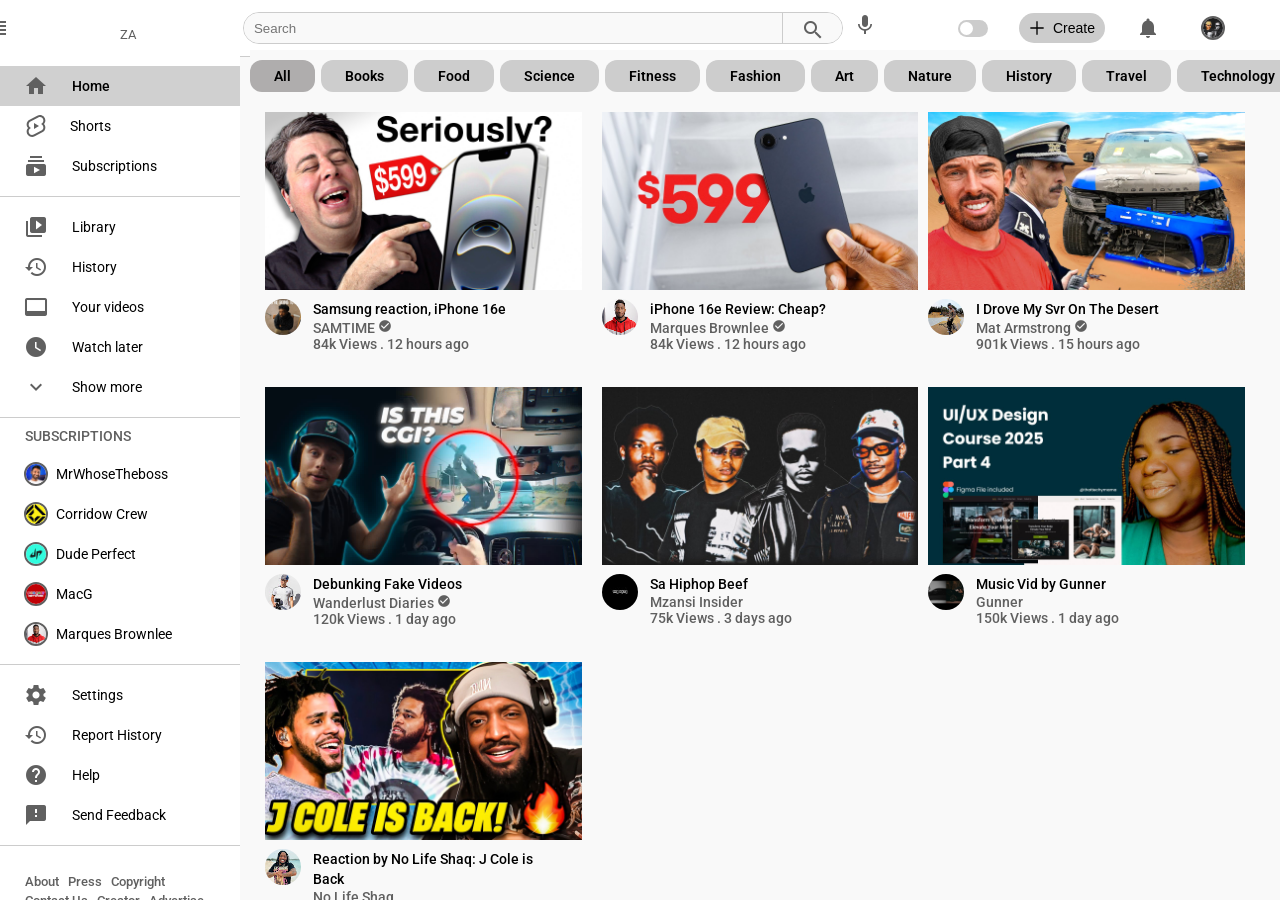
==== index2.html @ fc2c6dca "changed file names for netlify" ====
<!DOCTYPE html>
<html lang="en">
<head>
    <meta charset="UTF-8">
    <meta name="viewport" content="width=device-width, initial-scale=1.0">
    <link href="https://fonts.googleapis.com/icon?family=Material+Icons" rel="stylesheet">
    <link rel="icon" href="https://www.youtube.com/s/desktop/eb0437e6/img/logos/favicon_144x144.png" sizes="144x144">
    <link rel="stylesheet" href="style.css">
    <title>Youtube</title>
</head>
<body>









    <div class="navbar">
        <div class="logo">
            <i id ="top" class="material-icons">view_headline</i>
            <img src="https://www.vectorlogo.zone/logos/youtube/youtube-ar21.svg" alt="">
            <span id="country-code" class="country-code">ZA</span>
          
        </div>
        <div class="searchbar">
            <form class="search">
                <input type="text" placeholder="Search">
                <button><i class="material-icons">search</i></button>
            </form>
            <i class="material-icons">keyboard_voice</i>
        </div>


        <div class="toggle-switch">
          <input type="checkbox" id="dark-mode-switch" onchange="toggleDarkMode()">
          <label for="dark-mode-switch" class="switch-label">
              <span class="switch-button"></span>
          </label>
      </div>
      

      <button class="create-button">
        <svg xmlns="http://www.w3.org/2000/svg" x="0px" y="0px" width="24" height="24" viewBox="0 0 24 24">
          <path fill-rule="evenodd" d="M 11 2 L 11 11 L 2 11 L 2 13 L 11 13 L 11 22 L 13 22 L 13 13 L 22 13 L 22 11 L 13 11 L 13 2 Z"></path>
        </svg>
        <span>Create</span>
      </button>
      
            <i class="material-icons">notifications</i>
            <img src="/Assets/Thumbnails/19.jpeg" alt="Zaio" class="profile-image"/>
        </div>
    </div>
    <div class="mainbody">
        <div class="categories">
            <div class="category-section">
                <span class="category active">
                    <i class="material-icons">home</i>
                    Home
                </span>
                <span class="category">
                  <svg xmlns="http://www.w3.org/2000/svg" x="0px" y="0px" width="24" height="24" viewBox="0,0,256,256">
                    <g fill="#606060" fill-rule="nonzero" stroke="none" stroke-width="1" stroke-linecap="butt" stroke-linejoin="miter" stroke-miterlimit="10" stroke-dasharray="" stroke-dashoffset="0" font-family="none" font-weight="none" font-size="none" text-anchor="none" style="mix-blend-mode: normal">
                      <g transform="scale(10.66667,10.66667)">
                        <path d="M15.88672,1c-0.91259,0 -1.80903,0.22864 -2.59961,0.65625l-7.7207,4.06445v-0.00195c-1.80265,0.94645 -2.92969,2.81353 -2.92969,4.84766c0,1.3451 0.58584,2.51599 1.41016,3.48047c-0.83077,0.97472 -1.41016,2.14901 -1.41016,3.47461c0,3.01119 2.4651,5.47852 5.47656,5.47852c0.91711,0 1.81548,-0.2269 2.60352,-0.6582l7.57617,-3.98828l-0.0332,0.01563c1.89194,-0.90916 3.10352,-2.83724 3.10352,-4.93555c0,-1.3451 -0.58584,-2.51599 -1.41016,-3.48047c0.83077,-0.97473 1.41016,-2.14901 1.41016,-3.47461c0,-3.01119 -2.4651,-5.47852 -5.47656,-5.47852zM15.88672,3c1.92654,0 3.47656,1.55171 3.47656,3.47852c0,1.07146 -0.47433,2.04371 -1.2832,2.69922l-0.95898,0.77734l0.95898,0.77734c0.79153,0.64098 1.2832,1.61207 1.2832,2.70117c0,1.3217 -0.77864,2.55997 -1.9707,3.13281l-0.01562,0.00781l-7.61328,4.00977l-0.00586,0.00391c-0.47996,0.26271 -1.06164,0.41211 -1.64453,0.41211c-1.92654,0 -3.47656,-1.5517 -3.47656,-3.47852c0,-1.07146 0.47433,-2.04371 1.2832,-2.69922l0.95898,-0.77734l-0.95898,-0.77734c-0.79153,-0.64098 -1.2832,-1.61207 -1.2832,-2.70117c0,-1.29987 0.70603,-2.47062 1.85938,-3.07617h0.00195l7.73438,-4.07227l0.00586,-0.00391c0.49097,-0.2658 1.07167,-0.41406 1.64844,-0.41406zM10,9v6l5,-3z"></path>
                      </g>
                    </g>
                  </svg>
                  <span class="label">Shorts</span>
                </span>
                
                </span>
                <span class="category">
                    <i class="material-icons">subscriptions</i>
                    Subscriptions
                </span>
            </div>
            <div class="category-section">
                <span class="category">
                    <i class="material-icons">video_library</i>
                    Library
                </span>
                <span class="category">
                    <i class="material-icons">history</i>
                    History
                </span>
                <span class="category">
                    <i class="material-icons">video_label</i>
                    Your videos
                </span>
                <span class="category">
                    <i class="material-icons">watch_later</i>
                    Watch later
                </span>
                <span class="category">
                    <i class="material-icons">expand_more</i>
                    Show more
                </span>
            </div>
            <div class="category-section">
              <p class="category_heading">SUBSCRIPTIONS</p>
              <span class="category">
                  <img src="./Assets/Thumbnails/small pics/1.jpeg" alt="MrWhoseTheboss" class="profile-image"/>
                  MrWhoseTheboss
              </span>
              <span class="category">
                  <img src="/Assets/Thumbnails/small pics/2.jpeg" alt="Corridow Crew" class="profile-image"/>
                  Corridow Crew
              </span>
              <span class="category">
                  <img src="./Assets/Thumbnails/small pics/3.jpeg" alt="Dude Perfect" class="profile-image"/>
                  Dude Perfect
              </span>
              <span class="category">
                  <img src="./Assets/Thumbnails/small pics/6.jpeg" alt="MacG" class="profile-image"/>
                  MacG
              </span>
              <span class="category">
                  <img src="./Assets/Thumbnails/48.jpeg" alt="Marques Brownlee" class="profile-image"/>
Marques Brownlee

              </span>
              
            </div>
            <div class="category-section">
                <span class="category">
                    <i class="material-icons">settings</i>
                    Settings
                </span>
                <span class="category">
                    <i class="material-icons">history</i>
                    Report History
                </span>
                <span class="category">
                    <i class="material-icons">help</i>
                    Help
                </span>
                <span class="category">
                    <i class="material-icons">feedback</i>
                    Send Feedback
                </span>
            </div>
            <div class="cagories-footer">
                <div class="footer-section">
                    <span>About</span>
                    <span>Press</span>
                    <span>Copyright</span>
                    <span>Contact Us</span>
                    <span>Creator</span>
                    <span>Advertise</span>
                    <span>Developers</span>
                </div>
                <div class="footer-section">
                    <span>Terms</span>
                    <span>Privacy</span>
                    <span>Policy & Safety</span>
                    <span>How YouTube works</span>
                    <span>Test new features</span>
                </div>
                <span class="copyright">&copy; 2025  YouTube Clone</span>
            </div>
        </div>
        <div class="videos">
          <div class="video-grid">
            <div class="quicksearch">
              <span class="category">All</span>
              <span class="category">Books</span>
              <span class="category">Food</span>
              <span class="category">Science</span>
              <span class="category">Fitness</span>
              <span class="category">Fashion</span>
              <span class="category">Art</span>
              <span class="category">Nature</span>
              <span class="category">History</span>
              <span class="category">Travel</span>
              <span class="category">Technology</span>
              <span class="category">Health</span>
             
          </div>
          
              <div class="video">
                  <div class="thumbnail">
                      <img src="/Assets/Thumbnails/15.jpeg" alt="">
                  </div>
                  <div class="details">
                      <div class="profile">
                          <img src="./Assets/Thumbnails/13.jpeg" alt="">
                      </div>
                      <div class="video-details">
                          <p>Samsung reaction, iPhone 16e</p>
                          <div class="posted-by">
                              <span>SAMTIME <i class="material-icons">check_circle</i></span>
                              <div class="views-date">
                                  <span>84k Views</span>
                                  <span>.</span>
                                  <span>12 hours ago</span>
                              </div>
                          </div>
                      </div>
                  </div>
              </div>
              <div class="video">
                  <div class="thumbnail">
                      <img src="/Assets/Thumbnails/27.png" alt="">
                  </div>
                  <div class="details">
                      <div class="profile">
                          <img src="/Assets/Thumbnails/48.jpeg" alt="">
                      </div>
                      <div class="video-details">
                          <p>iPhone 16e Review: Cheap?</p>
                          <div class="posted-by">
                              <span>Marques Brownlee <i class="material-icons">check_circle</i></span>
                              <div class="views-date">
                                  <span>84k Views</span>
                                  <span>.</span>
                                  <span>12 hours ago</span>
                              </div>
                          </div>
                      </div>
                  </div>
              </div>
              <div class="video">
                  <div class="thumbnail">
                      <img src="/Assets/Thumbnails/39.jpeg" alt="">
                  </div>
                  <div class="details">
                      <div class="profile">
                          <img src="./Assets/Thumbnails/40.jpeg" alt="">
                      </div>
                      <div class="video-details">
                          <p>I Drove My Svr On The Desert</p>
                          <div class="posted-by">
                              <span>Mat Armstrong <i class="material-icons">check_circle</i></span>
                              <div class="views-date">
                                  <span>901k Views</span>
                                  <span>.</span>
                                  <span>15 hours ago</span>
                              </div>
                          </div>
                      </div>
                  </div>
              </div>
              <div class="video">
                  <div class="thumbnail">
                      <img src="/Assets/Thumbnails/21.jpeg" alt="">
                  </div>
                  <div class="details">
                      <div class="profile">
                          <img src="./Assets/Thumbnails/22.jpeg" alt="">
                      </div>
                      <div class="video-details">
                          <p>Debunking Fake Videos</p>
                          <div class="posted-by">
                              <span>Wanderlust Diaries <i class="material-icons">check_circle</i></span>
                              <div class="views-date">
                                  <span>120k Views</span>
                                  <span>.</span>
                                  <span>1 day ago</span>
                              </div>
                          </div>
                      </div>
                  </div>
              </div>
              <div class="video">
                  <div class="thumbnail">
                      <img src="/Assets/Thumbnails/19.jpeg" alt="">
                  </div>
                  <div class="details">
                      <div class="profile">
                          <img src="./Assets/Thumbnails/20.jpeg" alt="">
                      </div>
                      <div class="video-details">
                          <p>Sa Hiphop Beef</p>
                          <div class="posted-by">
                              <span>Mzansi Insider</span>
                              <div class="views-date">
                                  <span>75k Views</span>
                                  <span>.</span>
                                  <span>3 days ago</span>
                              </div>
                          </div>
                      </div>
                  </div>
              </div>
              <div class="video">
                  <div class="thumbnail">
                      <img src="/Assets/Thumbnails/17.jpeg" alt="">
                  </div>
                  <div class="details">
                      <div class="profile">
                          <img src="/Assets/Thumbnails/23.jpeg" alt="">
                      </div>
                      <div class="video-details">
                          <p>Music Vid by Gunner</p>
                          <div class="posted-by">
                              <span>Gunner</span>
                              <div class="views-date">
                                  <span>150k Views</span>
                                  <span>.</span>
                                  <span>1 day ago</span>
                              </div>
                          </div>
                      </div>
                  </div>
              </div>
              <div class="video">
                  <div class="thumbnail">
                      <img src="/Assets/Thumbnails/37.jpeg" alt="">
                  </div>
                  <div class="details">
                      <div class="profile">
                          <img src="/Assets/Thumbnails/38.jpeg" alt="">
                      </div>
                      <div class="video-details">
                          <p>Reaction by No Life Shaq: J Cole is Back</p>
                          <div class="posted-by">
                              <span>No Life Shaq</span>
                              <div class="views-date">
                                  <span>200k Views</span>
                                  <span>.</span>
                                  <span>2 days ago</span>
                              </div>
                          </div>
                      </div>
                  </div>
              </div>
          </div>
      </div>
      <script src="mode.js"></script>
      </body>
      </html>
---- style.css ----
@import url('https://fonts.googleapis.com/css2?family=Roboto:ital,wght@0,100;0,300;0,400;0,500;0,700;0,900;1,100;1,300;1,400;1,500;1,700;1,900&display=swap');

* {
    margin: 0;
    padding: 0;
    box-sizing: border-box;
}


/* Scrollbar styling */
::-webkit-scrollbar {
    width: 10px; /* Width of the scrollbar */
}

::-webkit-scrollbar-track {
    background: var(--background); /* Background of the scrollbar track */
}

::-webkit-scrollbar-thumb {
    background: var(--light-grey); /* Color of the scrollbar thumb */
    border-radius: 10px; /* Smooth rounded corners */
}

::-webkit-scrollbar-thumb:hover {
    background: var(--grey); /* Color of the scrollbar thumb on hover */
}

/* Dark mode scrollbars */
.Darkmode ::-webkit-scrollbar-track {
    background: var(--background); 
}

.Darkmode ::-webkit-scrollbar-thumb {
    background: var(--light-grey); 
}

.Darkmode ::-webkit-scrollbar-thumb:hover {
    background: var(--grey); 
}
:root {
    --white: #ffffff;
    --light-grey: #cccccc;
    --grey: #606060;
    --red: #ff0000;
    --background: #f9f9f9;
    --active-bg: #d0d0d0;
    --border-color: #ccc;
    --shorts: #000000;
    --greyCreate:#cccccc;
    --grey-quick:#cdcdcd;
    --hover:#afadad;
    

}

.Darkmode {
    --white: #0f0f0f;
    --light-grey: #333333;
    --grey: #aaaaaa;
    --red: #FF3737;
    --background: #0f0f0f;
    --active-bg: #333333;
    --border-color: #555555;
    color: #ffffff;
    --shorts: #fff;
    --greyCreate:#333333;
    --grey-quick:#333333;
    --hover:#ffffff;
    
    --all:#000000;
}
.views-date {
    color: var(--grey);
}
.category.active i {
    color: var(--grey);   
}

.Darkmode .views-date {
    color: var(--grey);
}
/* For dark mode */


.toggle-switch {
    position: relative;
    display: inline-block;
    width: 30px; 
    height: 17px; 
}

.toggle-switch input {
    opacity: 0;
    width: 0;
    height: 0;
}

.switch-label {
    position: absolute;
    cursor: pointer;
    top: 0;
    left: 0;
    right: 0;
    bottom: 0;
    background-color: var(--light-grey);
    transition: background-color 0.4s;
    border-radius: 17px; 
}

.switch-label:before {
    position: absolute;
    content: "";
    height: 13px; 
    width: 13px;
    left: 2px; 
    bottom: 2px; 
    background-color: var(--white);
    transition: transform 0.4s;
    border-radius: 50%;
}

input:checked + .switch-label {
    background-color: var(--grey);
}

input:checked + .switch-label:before {
    transform: translateX(13px); /* Original 26px divided by 2 */
}
.create-button {
    display: flex;
    align-items: center;
    height: 30px;
    width: auto;
    padding: 10px;
    border: none;
    border-radius: 15px;
    background-color: var(--greyCreate);
    color: var(--shorts);  /* Updated to use root color */
    font-size: 14px;
    cursor: pointer;
  }
  
  .create-button svg {
    margin-right: 8px;
    fill: var(--shorts);  /* Updated to use root color */
    width: 16px;  /* Adjusted width */
    height: 16px;  
  }
  
  .create-button span {
    margin: 0;
  }

  .quicksearch{
    display: flex;
    height: 50px;
    width: 100vw;
    padding-top: 10px;
    justify-content: start;
    position: fixed;
    top: 50px;
    left: 250px;
background-color: var(--background)



 }
  .quicksearch .category{
    display: flex;
    background-color: var(--grey-quick);
    border-radius: 12px;
    margin-right: 6px;
    font-weight: 600;
    height: 80%;
    color: var(--shorts);
    align-items: center;
    text-align: center;
    justify-content: center;
    width: auto;
  }
  .quicksearch .category:hover{
    background-color: #e5dcdc;
  }
  
  .quicksearch .category:first-child{
    background-color: var(--hover);
    color: var(--all);
  }
  .quicksearch .category:first-child :hover{
    background-color: var(--hover);
  }

 
  




body {
    font-family: 'Roboto', sans-serif;
}

.navbar {
    display: flex;
    justify-content: space-evenly;
    align-items: center;
    height: 56px;
    padding-right:  16px;
    position: static;
    top: 0;
    background: var(--white);
    
}

.navbar .logo {
    display: flex;
    align-items: center;
   /* background-color: #000000; */
   margin-left: -45px;

/* justify-content: left; */
}

.logo img {
    width: 100px;
}

.navbar .searchbar {
    display: flex;
    color: #ccc;
   
}

#country-code {
    display: flex;
    align-self: start;
    font-size: 0.8rem;
    margin-top: 12px;
    color: var(--grey);
    cursor: pointer;
    margin-right: -20px;
    z-index: 99999;
    margin-right: 4px;
}

.searchbar {
    margin: 40px;
}
.search {
    display: flex;
    border: 1px solid var(--light-grey);
    width: 600px;
    margin-right: 10px;
    height: 32px;
    border-radius: 16px; 
    margin-left: 32px;

}
.search input {
    border: none;
    width: 90%;
    background: var(--background);
    border-top-left-radius: 16px; 
    border-bottom-left-radius: 16px; 
    padding-left: 10px; 
  }
  

.search button {
    border: none;
    border-left: 1px solid var(--light-grey);
    width: 10%;
    background: var(--background);
    border-top-right-radius: 16px; 
    border-bottom-right-radius: 16px; 
}
.search button i {
    margin: 0;
padding-top: 5px;
}
.material-icons {
    color: var(--grey);
    margin-right: 10px;
}

.mainbody {
    height: calc(100vh - 56px);
    display: flex;
    overflow: hidden;
}
.category {
    display: flex;
    align-items: center;
  }
  
  .category svg {
    margin-right: 22px;
  }
  
  .category .label {
    color: var(--shorts);
  }
  
.categories {
    width: 240px;
    height: 100%;
    background: var(--white);
    overflow-y: scroll;
}
.category-section {
    border-bottom: 1px solid var(--border-color);
    margin-top: 10px;
}
.category-section .category:last-child {
    margin-bottom: 10px;
}
.category_heading {
    margin: 10px 0px 10px 25px;
    color: var(--grey);
    font-size: 14px;
    font-weight: 500;
}
.category {
    width: 100%;
    display: flex;
    align-items: center;
    height: 40px;
    padding: 0 24px;
    font-size: 14px;
    font-weight: 400;
    cursor: pointer;
}
.category:hover {
    background: var(--background);
}
.active {
    background: var(--active-bg);
    font-weight: 500;
}
.active:hover {
    background: var(--active-bg);
}
.active i {
    color: var(--red);
}
.category i {
    margin-right: 24px;
}

.cagories-footer {
    padding: 25px;
}
.footer-section {
    margin-bottom: 12px;
}
.footer-section span {
    font-size: 13px;
    font-weight: 500;
    margin-right: 5px;
    color: var(--grey);
    cursor: pointer;
}
.copyright {
    color: var(--grey);
    font-size: 13px;
    font-weight: 400;
    margin-bottom: 20px;
}

.videos {
    width: calc(100vw - 240px);
    height: 100%;
    background: var(--background);
    border-top: 1px solid var(--light-grey);
    overflow-y: scroll;
}
.video-grid {
    margin-top: 40px;
    display: flex;
    padding: 15px;
    flex-wrap: wrap;
}
.video {
    width: calc(33.33% - 20px); 
    margin: 0 calc(10px);
    cursor: pointer;
    margin-bottom: 35px;
}
  
  .video:nth-child(3n) {
    margin-right: 0; 
  }
  
.video .thumbnail img {
    width: 100%;
}
.videos .details {
    display: flex;
    margin-top: 5px;
    width: 90%;
}
.video .profile {
    margin-right: 12px;
}
.video .profile img {
    border-radius: 50%;
    width: 36px;
    height: 36px;
    object-fit: cover;
}
.video .video-details p {
    font-size: 14px;
    font-weight: 500;
    line-height: 20px;
}
.video .posted-by {
    font-size: 14px;
    font-weight: 500;
    color: var(--grey);
}
.video .posted-by i {
    font-size: 14px;
}

.profile-image {
    width: 24px;
    height: 24px;
    border-radius: 50%;
    margin-right: 8px;
    object-fit: cover;
    border: 2px solid var(--grey)
  }

  
 h1, h2, h3, h4, h5, h6, p, span {
    cursor: pointer;
}
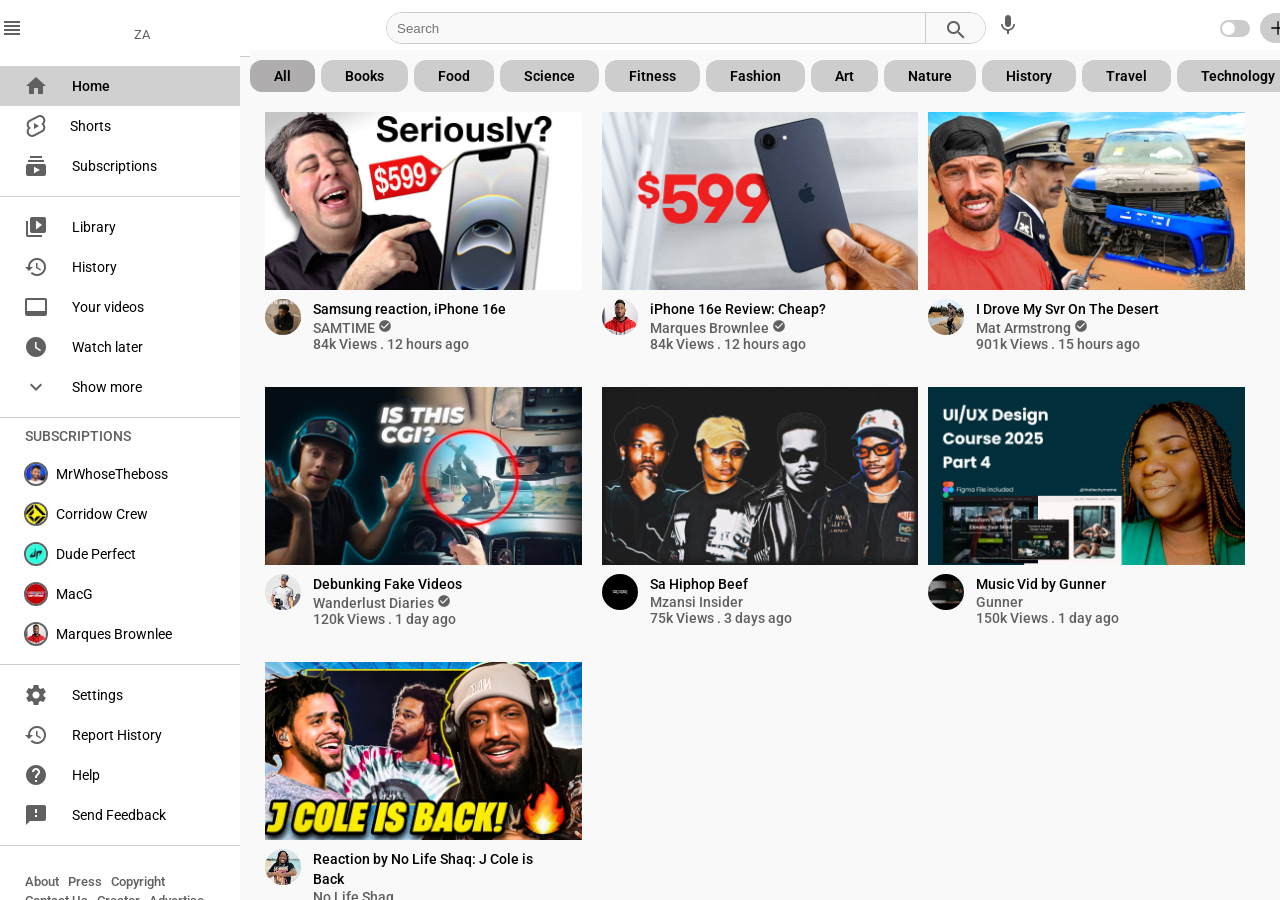
==== commit 72ec3d0c: "adjusted navbar" ====
--- a/index2.html
+++ b/index2.html
@@ -33,6 +33,7 @@
             <i class="material-icons">keyboard_voice</i>
         </div>
 
+<section class="right-nav">
 
         <div class="toggle-switch">
           <input type="checkbox" id="dark-mode-switch" onchange="toggleDarkMode()">
@@ -50,9 +51,12 @@
       </button>
       
             <i class="material-icons">notifications</i>
-            <img src="/Assets/Thumbnails/19.jpeg" alt="Zaio" class="profile-image"/>
+            <img src="/Assets/Thumbnails/19.jpeg" alt="Zaio" class="profile-image-top"/>
         </div>
     </div>
+
+
+</section>
     <div class="mainbody">
         <div class="categories">
             <div class="category-section">
--- a/style.css
+++ b/style.css
@@ -7,6 +7,15 @@
 }
 
 
+.right-nav{
+    display:flex;
+    justify-content: right;
+    flex-direction: row;
+    align-items: center;
+    padding-left: 100px;
+    gap :10px;
+    /* background-color: #aaaaaa; */
+}
 /* Scrollbar styling */
 ::-webkit-scrollbar {
     width: 10px; /* Width of the scrollbar */
@@ -204,8 +213,8 @@
     display: flex;
     justify-content: space-evenly;
     align-items: center;
+    width: 100vw;
     height: 56px;
-    padding-right:  16px;
     position: static;
     top: 0;
     background: var(--white);
@@ -216,7 +225,7 @@
     display: flex;
     align-items: center;
    /* background-color: #000000; */
-   margin-left: -45px;
+   margin-left: px;
 
 /* justify-content: left; */
 }
@@ -228,7 +237,13 @@
 .navbar .searchbar {
     display: flex;
     color: #ccc;
+    padding-left: 200px;
+    padding-right: 90px;
    
+}
+
+i {
+    cursor: pointer;
 }
 
 #country-code {
@@ -243,9 +258,7 @@
     margin-right: 4px;
 }
 
-.searchbar {
-    margin: 40px;
-}
+
 .search {
     display: flex;
     border: 1px solid var(--light-grey);
@@ -258,6 +271,7 @@
 }
 .search input {
     border: none;
+    /* height: 30px; */
     width: 90%;
     background: var(--background);
     border-top-left-radius: 16px; 
@@ -408,6 +422,7 @@
     height: 36px;
     object-fit: cover;
 }
+
 .video .video-details p {
     font-size: 14px;
     font-weight: 500;
@@ -430,7 +445,17 @@
     object-fit: cover;
     border: 2px solid var(--grey)
   }
-
+  .profile-image-top {
+    width: 35px;
+    height: 35px;
+    border-radius: 50%;
+    margin-right: 8px;
+    object-fit: cover;
+    border: 2px solid var(--grey)
+  }
+.profile-image #top-image{
+    width: 50px;
+}
   
  h1, h2, h3, h4, h5, h6, p, span {
     cursor: pointer;
